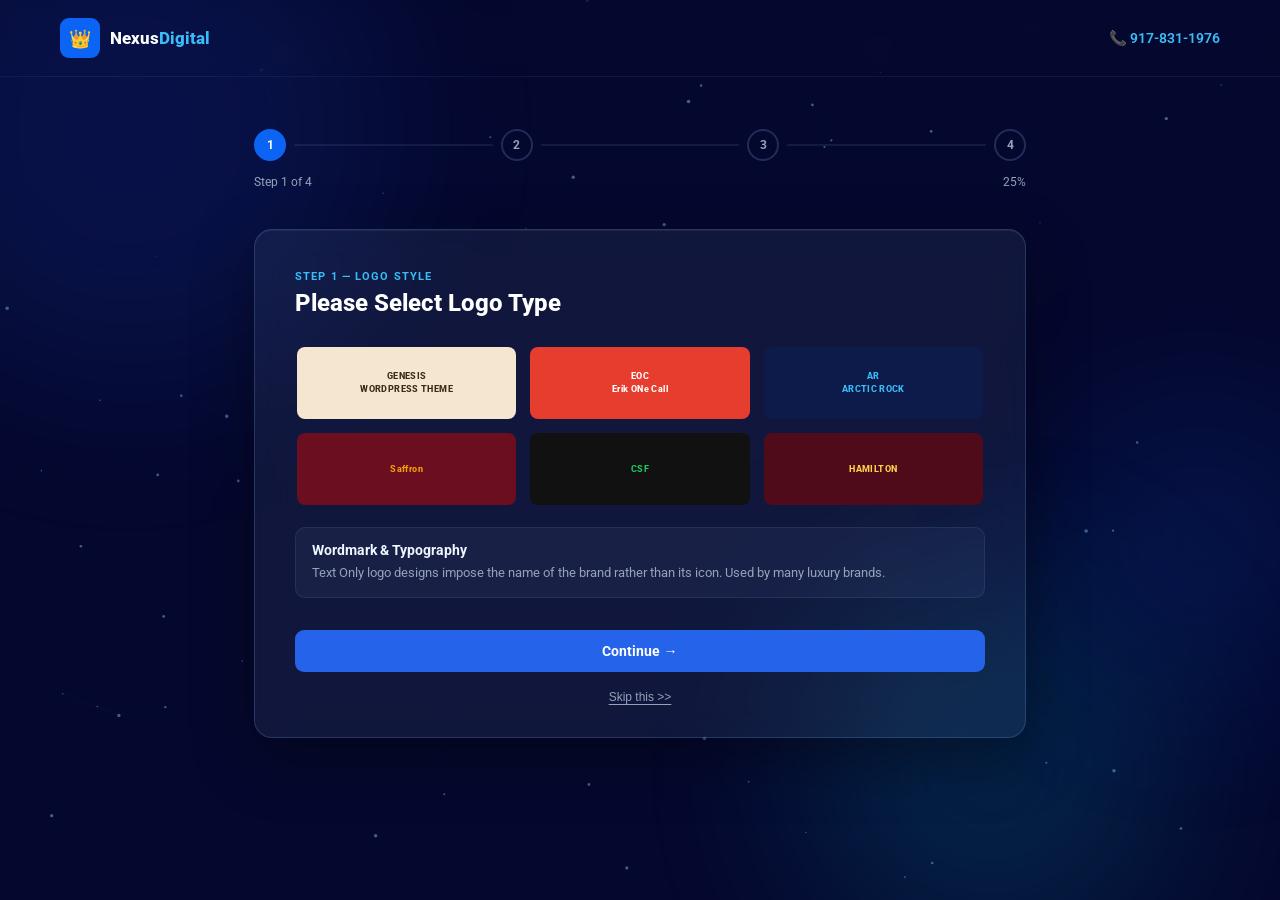
==== logo-steps.html @ 8e6508fc "first upload" ====
<!DOCTYPE html>
<html lang="en">
<head>
<meta charset="UTF-8"/>
<meta name="viewport" content="width=device-width, initial-scale=1.0"/>
<title>Build Your Logo – NexusDigital</title>
<link href="https://fonts.googleapis.com/css2?family=Roboto:wght@300;400;500;600;700;800&display=swap" rel="stylesheet"/>
<style>
  :root {
    --navy:       #05082e;
    --navy2:      #080c3a;
    --accent:     #2563eb;
    --accent2:    #38bdf8;
    --cyan:       #06b6d4;
    --orange:     hsl(217 91% 50%);
    --orange-dk:  hsl(217 91% 45%);
    --text:       #f0f6ff;
    --muted:      #94a3b8;
    --card-bg:    rgba(186,219,255,0.07);
    --card-border:rgba(147,197,253,0.18);
  }

  *, *::before, *::after { box-sizing: border-box; margin: 0; padding: 0; }

  body {
    font-family: 'Roboto', sans-serif;
    background: var(--navy);
    color: var(--text);
    min-height: 100vh;
    overflow-x: hidden;
  }

  /* ── CANVAS ── */
  #particles { position: fixed; inset: 0; z-index: 0; pointer-events: none; }

  /* ── GLOWS ── */
  .glow { position: fixed; border-radius: 50%; filter: blur(90px); pointer-events: none; z-index: 0; opacity: .15; }
  .g1 { width: 500px; height: 500px; background: #1d4ed8; top: -120px; left: -120px; }
  .g2 { width: 380px; height: 380px; background: #06b6d4; bottom: -60px; right: 100px; }
  .g3 { width: 280px; height: 280px; background: hsl(217 91% 50%); top: 45%; right: -60px; }

  /* ── HEADER ── */
  header {
    position: relative; z-index: 20;
    display: flex; align-items: center; justify-content: space-between;
    padding: 18px 60px;
    border-bottom: 1px solid rgba(147,197,253,0.08);
    backdrop-filter: blur(8px);
  }
  .logo-link { display: flex; align-items: center; gap: 10px; text-decoration: none; }
  .logo-icon { width: 40px; height: 40px; background: var(--orange); border-radius: 9px; display: flex; align-items: center; justify-content: center; font-size: 18px; }
  .logo-text { font-family: 'Roboto', sans-serif; font-weight: 800; font-size: 1.05rem; color: #fff; }
  .logo-text span { color: var(--accent2); }
  .hdr-phone { display: flex; align-items: center; gap: 7px; color: var(--accent2); font-size: .9rem; font-weight: 600; text-decoration: none; }

  /* ── PAGE WRAPPER ── */
  .page {
    position: relative; z-index: 5;
    max-width: 820px;
    margin: 0 auto;
    padding: 52px 24px 80px;
  }

  /* ── PROGRESS ── */
  .progress-block { margin-bottom: 40px; }
  .step-indicators {
    display: flex; gap: 8px; align-items: center; margin-bottom: 14px;
  }
  .step-dot {
    width: 32px; height: 32px; border-radius: 50%;
    border: 2px solid rgba(147,197,253,0.2);
    display: flex; align-items: center; justify-content: center;
    font-size: .72rem; font-weight: 700; color: var(--muted);
    transition: all .3s;
  }
  .step-dot.done  { background: var(--accent); border-color: var(--accent); color: #fff; }
  .step-dot.active{ background: var(--orange); border-color: var(--orange); color: #fff; }
  .step-line { flex: 1; height: 2px; background: rgba(147,197,253,0.1); border-radius: 99px; overflow: hidden; }
  .step-line-fill { height: 100%; background: linear-gradient(90deg,var(--accent),var(--cyan)); border-radius: 99px; transition: width .4s; }

  .progress-meta { display: flex; justify-content: space-between; font-size: .75rem; color: var(--muted); }

  /* ── STEP CARD ── */
  .step-card {
    background: var(--card-bg);
    border: 1px solid var(--card-border);
    border-radius: 18px;
    padding: 40px 40px 32px;
    backdrop-filter: blur(16px);
    box-shadow: 0 20px 60px rgba(0,0,0,.35), inset 0 1px 0 rgba(255,255,255,.06);
  }

  .step { display: none; animation: fadeUp .3s ease; }
  .step.active { display: block; }
  @keyframes fadeUp {
    from { opacity:0; transform: translateY(10px); }
    to   { opacity:1; transform: translateY(0); }
  }

  .step-eyebrow {
    font-size: .7rem; font-weight: 700; letter-spacing: .1em;
    text-transform: uppercase; color: var(--accent2); margin-bottom: 6px;
  }
  .step-heading {
    font-family: 'Roboto', sans-serif; font-size: 1.5rem; font-weight: 800;
    color: #fff; margin-bottom: 28px;
  }

  /* ────────────── STEP 1 – LOGO TYPE ────────────── */
  .logo-grid {
    display: grid; grid-template-columns: repeat(3, 1fr); gap: 10px;
    margin-bottom: 20px;
  }
  .logo-card {
    border-radius: 10px; overflow: hidden; cursor: pointer;
    border: 2px solid transparent;
    transition: border-color .2s, transform .15s;
  }
  .logo-card:hover { transform: scale(1.03); }
  .logo-card.selected { border-color: var(--accent2); }
  .logo-swatch {
    height: 72px; display: flex; align-items: center; justify-content: center;
    font-size: .58rem; font-weight: 800; text-align: center;
    padding: 6px; letter-spacing: .04em; line-height: 1.35;
  }
  .ls-1 { background:#f5e6d0; color:#3d2b1a; }
  .ls-2 { background:#e63d2f; color:#fff; }
  .ls-3 { background:#0d1b4b; color:#38bdf8; }
  .ls-4 { background:#6b0e20; color:#f59e0b; }
  .ls-5 { background:#111;    color:#22c55e; }
  .ls-6 { background:#500b1a; color:#fcd34d; }

  .type-description {
    background: rgba(147,197,253,0.05);
    border: 1px solid rgba(147,197,253,0.1);
    border-radius: 10px; padding: 14px 16px;
  }
  .type-description h4 { font-family:'Roboto',sans-serif; font-size:.9rem; font-weight:700; margin-bottom:4px; }
  .type-description p  { font-size:.8rem; color:var(--muted); line-height:1.55; }

  /* ────────────── STEP 2 – INDUSTRY ────────────── */
  .industry-grid {
    display: grid; grid-template-columns: repeat(6, 1fr); gap: 8px;
  }
  .ind-item {
    display: flex; flex-direction: column; align-items: center; gap: 7px;
    padding: 12px 6px; border-radius: 11px;
    border: 1.5px solid rgba(147,197,253,0.1);
    background: rgba(15,23,80,0.4); cursor: pointer;
    transition: border-color .2s, background .2s;
  }
  .ind-item:hover, .ind-item.selected {
    border-color: var(--orange); background: rgba(249,115,22,0.09);
  }
  .ind-icon {
    width: 38px; height: 38px; border-radius: 50%;
    border: 1.5px solid var(--orange);
    display: flex; align-items: center; justify-content: center;
    font-size: 1rem;
  }
  .ind-item span { font-size: .58rem; font-weight: 500; text-align: center; color: var(--text); line-height: 1.3; }

  /* ────────────── STEP 3 – SERVICES ────────────── */
  .services-grid {
    display: grid; grid-template-columns: repeat(4, 1fr); gap: 10px;
  }
  .svc-card {
    border-radius: 11px; overflow: hidden; cursor: pointer;
    border: 2px solid transparent;
    transition: border-color .2s, transform .15s;
    background: rgba(15,23,80,0.5);
  }
  .svc-card:hover { transform: translateY(-2px); }
  .svc-card.selected { border-color: var(--accent2); }
  .svc-thumb {
    height: 70px; display: flex; align-items: center;
    justify-content: center; font-size: 1.7rem;
  }
  .svc-info { padding: 9px 10px 11px; }
  .svc-info h4 { font-size: .78rem; font-weight: 700; color: #fff; }
  .svc-info p  { font-size: .65rem; color: var(--muted); margin-top: 2px; }
  .t-logo    { background: linear-gradient(135deg,#1e293b,#334155); }
  .t-brand   { background: linear-gradient(135deg,#1e3a5f,#2d5a8e); }
  .t-web     { background: linear-gradient(135deg,#fbbf24,#f59e0b); }
  .t-biz     { background: linear-gradient(135deg,#06b6d4,#0891b2); }
  .t-app     { background: linear-gradient(135deg,#6366f1,#4f46e5); }
  .t-mkt     { background: linear-gradient(135deg, hsl(217 91% 50%), hsl(217 91% 45%)); }
  .t-lanim   { background: linear-gradient(135deg,#10b981,#059669); }
  .t-vanim   { background: linear-gradient(135deg,#8b5cf6,#7c3aed); }

  /* ────────────── STEP 4 – BUSINESS INFO ────────────── */
  .field { margin-bottom: 16px; }
  .field label { display: block; font-size: .72rem; font-weight: 600; color: var(--muted); margin-bottom: 6px; }
  .field input, .field textarea {
    width: 100%; background: rgba(15,23,80,0.5);
    border: 1.5px solid rgba(147,197,253,0.15);
    border-radius: 9px; padding: 13px 15px;
    color: var(--text); font-family: 'Roboto', sans-serif; font-size: .88rem;
    outline: none; transition: border-color .2s;
  }
  .field input:focus, .field textarea:focus { border-color: var(--accent2); }
  .field input::placeholder, .field textarea::placeholder { color: var(--muted); }
  .field textarea { resize: vertical; min-height: 90px; }
  .field input.error { border-color: #ef4444; animation: shake 0.35s ease; }
.field .error-msg { font-size: .7rem; color: #ef4444; margin-top: 5px; display: none; }
.field .error-msg.show { display: block; }
@keyframes shake {
  0%,100% { transform: translateX(0); }
  20%      { transform: translateX(-6px); }
  40%      { transform: translateX(6px); }
  60%      { transform: translateX(-4px); }
  80%      { transform: translateX(4px); }
}

  /* ── NAV ── */
  .nav-row {
    display: flex; align-items: center; justify-content: space-between;
    margin-top: 32px; gap: 12px;
  }
  .btn-back {
    background: rgba(147,197,253,0.07); border: 1px solid rgba(147,197,253,0.15);
    color: var(--muted); padding: 11px 22px; border-radius: 9px;
    font-family: 'Roboto', sans-serif; font-size: .84rem; font-weight: 600;
    cursor: pointer; transition: border-color .2s, color .2s;
  }
  .btn-back:hover { border-color: var(--accent2); color: var(--text); }
  .btn-next {
    flex: 1; background: var(--accent); color: #fff;
    border: none; padding: 13px 28px; border-radius: 9px;
    font-family: 'Roboto', sans-serif; font-size: .88rem; font-weight: 700;
    cursor: pointer; transition: background .2s, transform .15s;
    display: flex; align-items: center; justify-content: center; gap: 6px;
  }
  .btn-next:hover { background: #1d4ed8; transform: translateY(-1px); }
  .btn-submit {
    flex: 1; background: linear-gradient(135deg, var(--orange), var(--orange-dk));
    color: #fff; border: none; padding: 13px 28px; border-radius: 9px;
    font-family: 'Roboto', sans-serif; font-size: .88rem; font-weight: 700;
    cursor: pointer; transition: opacity .2s, transform .15s;
    display: flex; align-items: center; justify-content: center; gap: 6px;
  }
  .btn-submit:hover { opacity: .9; transform: translateY(-1px); }

  .skip-row { text-align: center; margin-top: 14px; }
  .skip-btn {
    background: none; border: none; cursor: pointer;
    font-size: .75rem; color: var(--muted); text-decoration: underline;
    text-underline-offset: 3px; transition: color .2s;
  }
  .skip-btn:hover { color: var(--text); }

  /* ── SUCCESS ── */
  .success-wrap {
    text-align: center; padding: 40px 20px;
    display: none; animation: fadeUp .4s ease;
  }
  .success-wrap.active { display: block; }
  .success-icon {
    width: 72px; height: 72px; border-radius: 50%;
    background: rgba(37,99,235,0.15); border: 2px solid var(--accent2);
    display: flex; align-items: center; justify-content: center;
    font-size: 2.2rem; margin: 0 auto 20px;
  }
  .success-wrap h2 { font-family:'Roboto',sans-serif; font-size:1.6rem; font-weight:800; color:#fff; margin-bottom:10px; }
  .success-wrap p  { font-size:.9rem; color:var(--muted); line-height:1.7; max-width:420px; margin: 0 auto 28px; }

  @media(max-width:700px){
    header { padding: 16px 20px; }
    .page  { padding: 32px 16px 60px; }
    .step-card { padding: 28px 20px 24px; }
    .logo-grid { grid-template-columns: repeat(2,1fr); }
    .industry-grid { grid-template-columns: repeat(3,1fr); }
    .services-grid { grid-template-columns: repeat(2,1fr); }
    .step-heading { font-size: 1.2rem; }
  }
  @media(max-width:420px){
    .industry-grid { grid-template-columns: repeat(2,1fr); }
    .services-grid { grid-template-columns: 1fr 1fr; }
  }
</style>
</head>
<body>

<canvas id="particles"></canvas>
<div class="glow g1"></div>
<div class="glow g2"></div>
<div class="glow g3"></div>

<!-- HEADER -->
<header>
  <a href="index.html" class="logo-link">
    <div class="logo-icon">👑</div>
    <div class="logo-text">Nexus<span>Digital</span></div>
  </a>
  <a href="tel:9178311976" class="hdr-phone">📞 917-831-1976</a>
</header>

<!-- PAGE -->
<div class="page">

  <!-- Progress indicators -->
  <div class="progress-block" id="progressBlock">
    <div class="step-indicators">
      <div class="step-dot active" id="dot1">1</div>
      <div class="step-line"><div class="step-line-fill" id="line1" style="width:0%"></div></div>
      <div class="step-dot" id="dot2">2</div>
      <div class="step-line"><div class="step-line-fill" id="line2" style="width:0%"></div></div>
      <div class="step-dot" id="dot3">3</div>
      <div class="step-line"><div class="step-line-fill" id="line3" style="width:0%"></div></div>
      <div class="step-dot" id="dot4">4</div>
    </div>
    <div class="progress-meta">
      <span id="stepMeta">Step 1 of 4</span>
      <span id="stepPct">25%</span>
    </div>
  </div>

  <!-- STEP CARD -->
  <div class="step-card" id="stepCard">

    <!-- ── STEP 1: Logo Type ── -->
    <div class="step active" id="step1">
      <div class="step-eyebrow">Step 1 — Logo Style</div>
      <h2 class="step-heading">Please Select Logo Type</h2>
      <div class="logo-grid">
        <div class="logo-card" onclick="selectOne(this,'.logo-card')">
          <div class="logo-swatch ls-1">GENESIS<br>WORDPRESS THEME</div>
        </div>
        <div class="logo-card" onclick="selectOne(this,'.logo-card')">
          <div class="logo-swatch ls-2">EOC<br>Erik ONe Call</div>
        </div>
        <div class="logo-card" onclick="selectOne(this,'.logo-card')">
          <div class="logo-swatch ls-3">AR<br>ARCTIC ROCK</div>
        </div>
        <div class="logo-card" onclick="selectOne(this,'.logo-card')">
          <div class="logo-swatch ls-4">Saffron</div>
        </div>
        <div class="logo-card" onclick="selectOne(this,'.logo-card')">
          <div class="logo-swatch ls-5">CSF</div>
        </div>
        <div class="logo-card" onclick="selectOne(this,'.logo-card')">
          <div class="logo-swatch ls-6">HAMILTON</div>
        </div>
      </div>
      <div class="type-description">
        <h4>Wordmark &amp; Typography</h4>
        <p>Text Only logo designs impose the name of the brand rather than its icon. Used by many luxury brands.</p>
      </div>
      <div class="nav-row">
        <button class="btn-next" onclick="goStep(2)">Continue →</button>
      </div>
      <div class="skip-row"><button class="skip-btn" onclick="goStep(2)">Skip this &gt;&gt;</button></div>
    </div>

    <!-- ── STEP 2: Industry ── -->
    <div class="step" id="step2">
      <div class="step-eyebrow">Step 2 — Your Industry</div>
      <h2 class="step-heading">Please Select Your Industry</h2>
      <div class="industry-grid">
        <div class="ind-item" onclick="selectOne(this,'.ind-item')"><div class="ind-icon">🌾</div><span>Agriculture &amp; Outdoor</span></div>
        <div class="ind-item" onclick="selectOne(this,'.ind-item')"><div class="ind-icon">📷</div><span>Art &amp; Photography</span></div>
        <div class="ind-item" onclick="selectOne(this,'.ind-item')"><div class="ind-icon">💆</div><span>Beauty &amp; Spa</span></div>
        <div class="ind-item" onclick="selectOne(this,'.ind-item')"><div class="ind-icon">🏗️</div><span>Building &amp; Construction</span></div>
        <div class="ind-item" onclick="selectOne(this,'.ind-item')"><div class="ind-icon">📈</div><span>Business &amp; Finance</span></div>
        <div class="ind-item" onclick="selectOne(this,'.ind-item')"><div class="ind-icon">🚚</div><span>Delivery &amp; Transport</span></div>
        <div class="ind-item" onclick="selectOne(this,'.ind-item')"><div class="ind-icon">🎓</div><span>Education</span></div>
        <div class="ind-item" onclick="selectOne(this,'.ind-item')"><div class="ind-icon">⚡</div><span>Electronics &amp; Energy</span></div>
        <div class="ind-item" onclick="selectOne(this,'.ind-item')"><div class="ind-icon">👗</div><span>Fashion</span></div>
        <div class="ind-item" onclick="selectOne(this,'.ind-item')"><div class="ind-icon">🍔</div><span>Food &amp; Drinks</span></div>
        <div class="ind-item" onclick="selectOne(this,'.ind-item')"><div class="ind-icon">🎮</div><span>Games &amp; Betting</span></div>
        <div class="ind-item" onclick="selectOne(this,'.ind-item')"><div class="ind-icon">❤️</div><span>Health &amp; Medical</span></div>
        <div class="ind-item" onclick="selectOne(this,'.ind-item')"><div class="ind-icon">🏠</div><span>Home Services</span></div>
        <div class="ind-item" onclick="selectOne(this,'.ind-item')"><div class="ind-icon">⚖️</div><span>Law</span></div>
        <div class="ind-item" onclick="selectOne(this,'.ind-item')"><div class="ind-icon">🕌</div><span>Religious</span></div>
        <div class="ind-item" onclick="selectOne(this,'.ind-item')"><div class="ind-icon">🎵</div><span>Music &amp; Media</span></div>
        <div class="ind-item" onclick="selectOne(this,'.ind-item')"><div class="ind-icon">🏘️</div><span>Real Estate</span></div>
        <div class="ind-item" onclick="selectOne(this,'.ind-item')"><div class="ind-icon">🔬</div><span>Science</span></div>
        <div class="ind-item" onclick="selectOne(this,'.ind-item')"><div class="ind-icon">🔒</div><span>Security</span></div>
        <div class="ind-item" onclick="selectOne(this,'.ind-item')"><div class="ind-icon">💪</div><span>Sports &amp; Fitness</span></div>
        <div class="ind-item" onclick="selectOne(this,'.ind-item')"><div class="ind-icon">💻</div><span>Tech</span></div>
        <div class="ind-item" onclick="selectOne(this,'.ind-item')"><div class="ind-icon">✈️</div><span>Travel &amp; Tourism</span></div>
        <div class="ind-item" onclick="selectOne(this,'.ind-item')"><div class="ind-icon">🐾</div><span>Pet &amp; Animal</span></div>
        <div class="ind-item" onclick="selectOne(this,'.ind-item')"><div class="ind-icon">🌐</div><span>Others</span></div>
      </div>
      <div class="nav-row">
        <button class="btn-back" onclick="goStep(1)">← Back</button>
        <button class="btn-next" onclick="goStep(3)">Continue →</button>
      </div>
      <div class="skip-row"><button class="skip-btn" onclick="goStep(3)">Skip this &gt;&gt;</button></div>
    </div>

    <!-- ── STEP 3: Design Services ── -->
    <div class="step" id="step3">
      <div class="step-eyebrow">Step 3 — Services</div>
      <h2 class="step-heading">Please Select Design Services</h2>
      <div class="services-grid">
        <div class="svc-card" onclick="toggleSelect(this)">
          <div class="svc-thumb t-logo">🏷️</div>
          <div class="svc-info"><h4>Logo</h4><p>From Rs.6,679</p></div>
        </div>
        <div class="svc-card" onclick="toggleSelect(this)">
          <div class="svc-thumb t-brand">🎨</div>
          <div class="svc-info"><h4>Branding</h4><p>From Rs.6,679</p></div>
        </div>
        <div class="svc-card" onclick="toggleSelect(this)">
          <div class="svc-thumb t-web">🌐</div>
          <div class="svc-info"><h4>Website</h4><p>From Rs.88,459</p></div>
        </div>
        <div class="svc-card" onclick="toggleSelect(this)">
          <div class="svc-thumb t-biz">💼</div>
          <div class="svc-info"><h4>Business Cards</h4><p>From Rs.2,619</p></div>
        </div>
        <div class="svc-card" onclick="toggleSelect(this)">
          <div class="svc-thumb t-app">📱</div>
          <div class="svc-info"><h4>Mobile App</h4><p>From Rs.166,159</p></div>
        </div>
        <div class="svc-card" onclick="toggleSelect(this)">
          <div class="svc-thumb t-mkt">📣</div>
          <div class="svc-info"><h4>Digital Marketing</h4><p>From Rs.3,285</p></div>
        </div>
        <div class="svc-card" onclick="toggleSelect(this)">
          <div class="svc-thumb t-lanim">✨</div>
          <div class="svc-info"><h4>Logo Animation</h4><p>From Rs.40,759</p></div>
        </div>
        <div class="svc-card" onclick="toggleSelect(this)">
          <div class="svc-thumb t-vanim">🎬</div>
          <div class="svc-info"><h4>Video Animation</h4><p>From Rs.54,389</p></div>
        </div>
      </div>
      <div class="nav-row">
        <button class="btn-back" onclick="goStep(2)">← Back</button>
        <button class="btn-next" onclick="goStep(4)">Continue →</button>
      </div>
      <div class="skip-row"><button class="skip-btn" onclick="goStep(4)">Skip this &gt;&gt;</button></div>
    </div>

    <!-- ── STEP 4: Business Info ── -->
    <div class="step" id="step4">
      <div class="step-eyebrow">Step 4 — About You</div>
      <h2 class="step-heading">Please Tell Us About Your Business</h2>
      <div class="field">
        <label>Company Name</label>
        <input type="text" id="bizName" placeholder="Company Name"/>
      </div>
      <div class="field">
        <label>Products / Services</label>
        <textarea id="bizDesc" placeholder="Tell Us About Your Products/Services"></textarea>
      </div>
      <div class="field">
        <label>Email Address</label>
        <input type="email" id="bizEmail" placeholder="Email Address"/>
      </div>
      <div class="field">
  <label>Phone Number <span style="color:#ef4444">*</span></label>
  <input type="tel" id="bizPhone" placeholder="Phone Number"/>
  <span class="error-msg" id="phoneError">⚠ Please enter a valid phone number</span>
</div>
      <div class="nav-row">
        <button class="btn-back" onclick="goStep(3)">← Back</button>
        <button class="btn-submit" onclick="submitForm()">Get 50% Discount →</button>
      </div>
      <div class="skip-row"><button class="skip-btn" onclick="submitForm()">Skip this &gt;&gt;</button></div>
    </div>

  </div><!-- /step-card -->

  <!-- SUCCESS -->
  <div class="success-wrap" id="successWrap">
    <div class="success-icon">✅</div>
    <h2>You're All Set!</h2>
    <p>Our team will reach out within 24 hours with your <strong>custom logo proposal</strong> and your <strong>50% discount</strong> applied automatically.</p>
    <button class="btn-next" style="max-width:260px;margin:0 auto;" onclick="window.location.href='index.html'">
      ← Back to Home
    </button>
  </div>

</div><!-- /page -->

<script>
/* ── PARTICLES ── */
(function(){
  const c = document.getElementById('particles');
  const ctx = c.getContext('2d');
  let W, H, pts=[], mouse={x:-999,y:-999};
  function resize(){ W=c.width=innerWidth; H=c.height=innerHeight; }
  resize(); addEventListener('resize',resize);
  for(let i=0;i<70;i++) pts.push({x:Math.random()*innerWidth,y:Math.random()*innerHeight,vx:(Math.random()-.5)*.35,vy:(Math.random()-.5)*.35,r:Math.random()*1.4+.4});
  document.addEventListener('mousemove',e=>{mouse.x=e.clientX;mouse.y=e.clientY;});
  function draw(){
    ctx.clearRect(0,0,W,H);
    pts.forEach(p=>{
      p.x+=p.vx; p.y+=p.vy;
      if(p.x<0||p.x>W)p.vx*=-1; if(p.y<0||p.y>H)p.vy*=-1;
      ctx.beginPath(); ctx.arc(p.x,p.y,p.r,0,Math.PI*2);
      ctx.fillStyle='rgba(147,197,253,0.45)'; ctx.fill();
    });
    for(let i=0;i<pts.length;i++){
      for(let j=i+1;j<pts.length;j++){
        const dx=pts[i].x-pts[j].x, dy=pts[i].y-pts[j].y, d=Math.hypot(dx,dy);
        if(d<110){ ctx.beginPath(); ctx.moveTo(pts[i].x,pts[i].y); ctx.lineTo(pts[j].x,pts[j].y); ctx.strokeStyle=`rgba(37,99,235,${.14*(1-d/110)})`; ctx.lineWidth=.5; ctx.stroke(); }
      }
      const md=Math.hypot(pts[i].x-mouse.x,pts[i].y-mouse.y);
      if(md<150){ ctx.beginPath(); ctx.moveTo(pts[i].x,pts[i].y); ctx.lineTo(mouse.x,mouse.y); ctx.strokeStyle=`rgba(6,182,212,${.18*(1-md/150)})`; ctx.lineWidth=.7; ctx.stroke(); }
    }
    requestAnimationFrame(draw);
  }
  draw();
})();

/* ── STEP LOGIC ── */
let cur = 1;
const total = 4;

// Pre-fill company name from URL param
window.addEventListener('DOMContentLoaded', () => {
  const params = new URLSearchParams(window.location.search);
  const company = params.get('company');
  if (company) {
    const el = document.getElementById('bizName');
    if (el) el.value = decodeURIComponent(company);
  }
});

function goStep(n) {
  document.querySelectorAll('.step').forEach(s => s.classList.remove('active'));
  document.getElementById('step' + n).classList.add('active');
  cur = n;
  updateProgress();
  window.scrollTo({top:0, behavior:'smooth'});
}

function updateProgress() {
  for (let i = 1; i <= total; i++) {
    const dot = document.getElementById('dot' + i);
    dot.classList.remove('done','active');
    if (i < cur)  dot.classList.add('done');
    if (i === cur) dot.classList.add('active');
    if (i < total) {
      document.getElementById('line' + i).style.width = i < cur ? '100%' : '0%';
    }
  }
  const pct = Math.round((cur / total) * 100);
  document.getElementById('stepMeta').textContent = `Step ${cur} of ${total}`;
  document.getElementById('stepPct').textContent   = pct + '%';
}

function selectOne(el, selector) {
  document.querySelectorAll(selector).forEach(c => c.classList.remove('selected'));
  el.classList.add('selected');
}
function toggleSelect(el) { el.classList.toggle('selected'); }

function submitForm() {
  const phone = document.getElementById('bizPhone');
  const phoneError = document.getElementById('phoneError');

  // reset any previous error
  phone.classList.remove('error');
  phoneError.classList.remove('show');

  // check digits only — must have at least 7
  const digits = phone.value.trim().replace(/\D/g, '');
  if (digits.length < 7) {
    phone.classList.add('error');
    phoneError.classList.add('show');
    phone.focus();
    return; // stop here — don't show success
  }

  // phone is valid — show success screen
  document.getElementById('stepCard').style.display     = 'none';
  document.getElementById('progressBlock').style.display = 'none';
  document.getElementById('successWrap').classList.add('active');
}
</script>
</body>
</html>
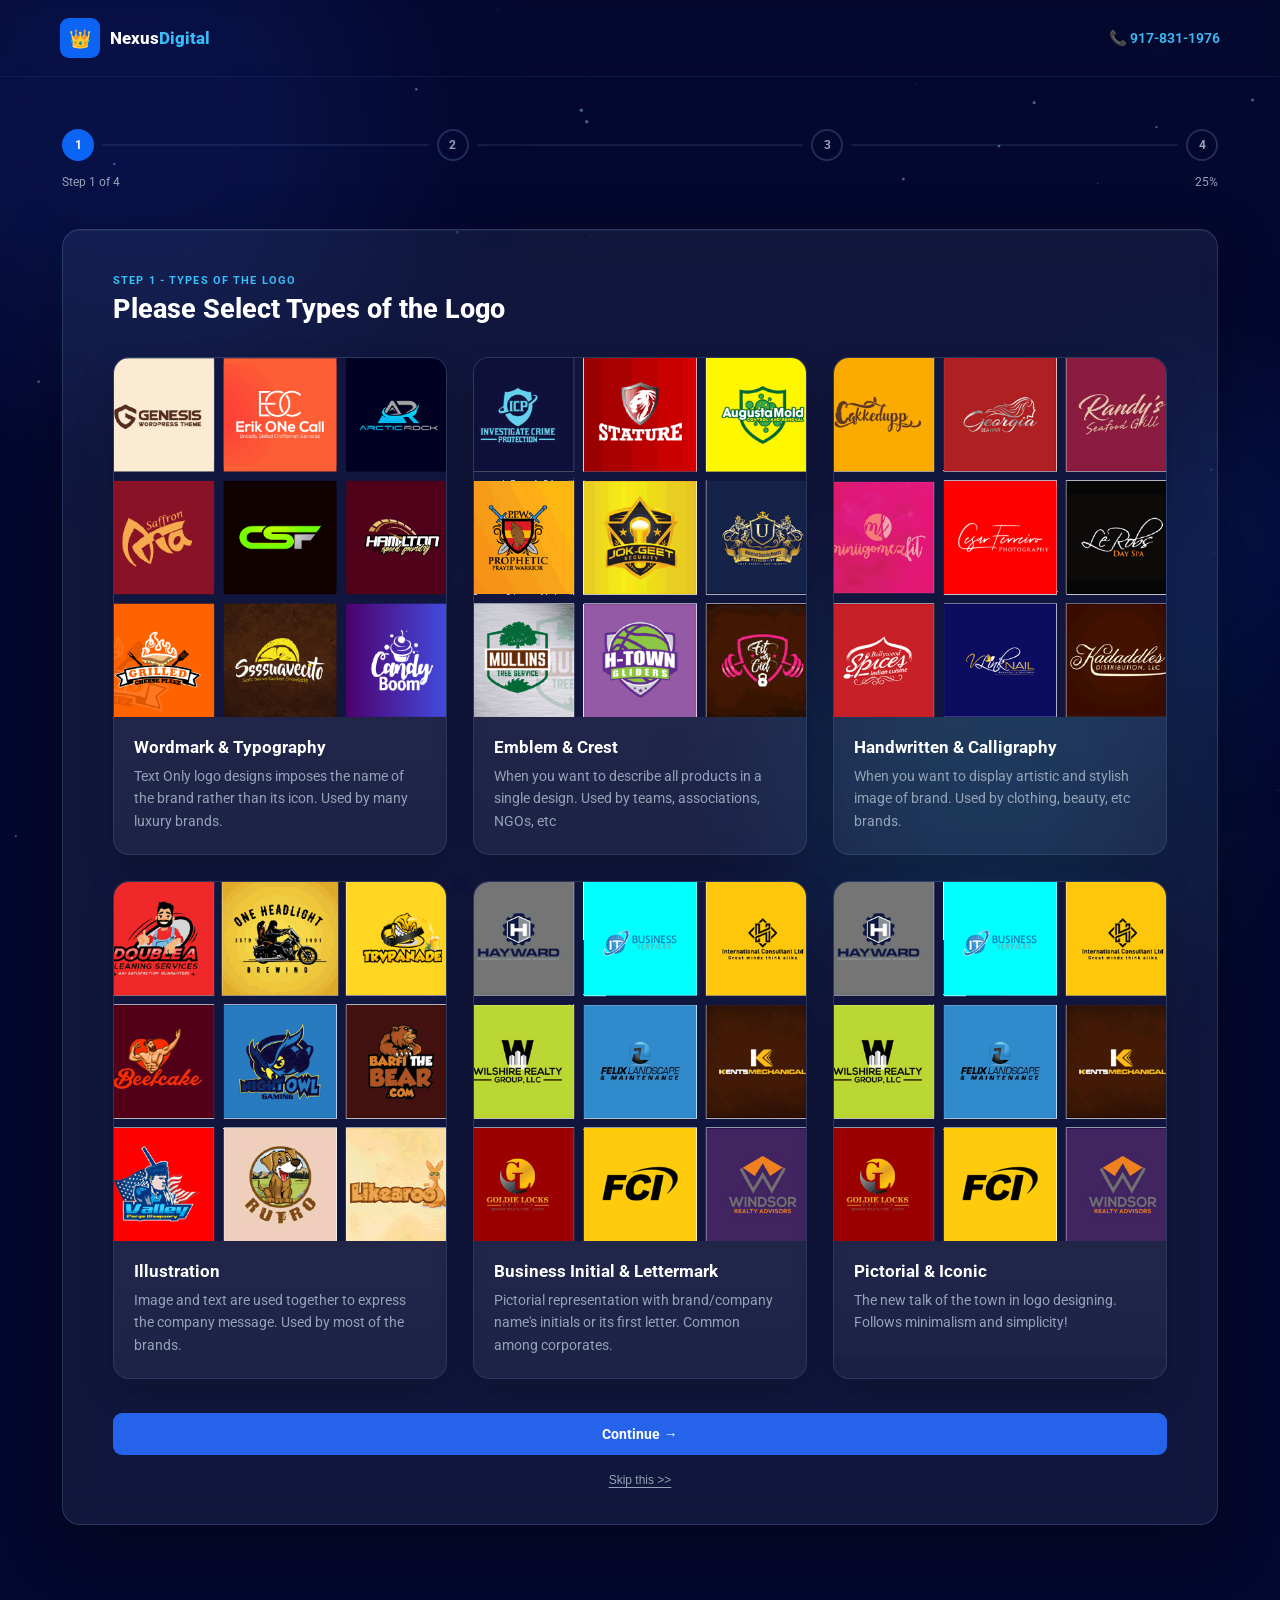
==== commit 2337f899: "2-may-logo engine updated" ====
--- a/logo-steps.html
+++ b/logo-steps.html
@@ -1,4 +1,4 @@
-<!DOCTYPE html>
+﻿<!DOCTYPE html>
 <html lang="en">
 <head>
 <meta charset="UTF-8"/>
@@ -56,9 +56,9 @@
   /* ── PAGE WRAPPER ── */
   .page {
     position: relative; z-index: 5;
-    max-width: 820px;
+    max-width: 1220px;
     margin: 0 auto;
-    padding: 52px 24px 80px;
+    padding: 52px 32px 80px;
   }
 
   /* ── PROGRESS ── */
@@ -85,7 +85,7 @@
     background: var(--card-bg);
     border: 1px solid var(--card-border);
     border-radius: 18px;
-    padding: 40px 40px 32px;
+    padding: 44px 50px 36px;
     backdrop-filter: blur(16px);
     box-shadow: 0 20px 60px rgba(0,0,0,.35), inset 0 1px 0 rgba(255,255,255,.06);
   }
@@ -102,41 +102,57 @@
     text-transform: uppercase; color: var(--accent2); margin-bottom: 6px;
   }
   .step-heading {
-    font-family: 'Roboto', sans-serif; font-size: 1.5rem; font-weight: 800;
-    color: #fff; margin-bottom: 28px;
+    font-family: 'Roboto', sans-serif; font-size: 1.7rem; font-weight: 800;
+    color: #fff; margin-bottom: 32px;
   }
 
   /* ────────────── STEP 1 – LOGO TYPE ────────────── */
   .logo-grid {
-    display: grid; grid-template-columns: repeat(3, 1fr); gap: 10px;
-    margin-bottom: 20px;
+    display: grid;
+    grid-template-columns: repeat(3, minmax(0, 1fr));
+    gap: 26px;
+    margin-bottom: 34px;
   }
   .logo-card {
-    border-radius: 10px; overflow: hidden; cursor: pointer;
-    border: 2px solid transparent;
-    transition: border-color .2s, transform .15s;
-  }
-  .logo-card:hover { transform: scale(1.03); }
-  .logo-card.selected { border-color: var(--accent2); }
-  .logo-swatch {
-    height: 72px; display: flex; align-items: center; justify-content: center;
-    font-size: .58rem; font-weight: 800; text-align: center;
-    padding: 6px; letter-spacing: .04em; line-height: 1.35;
-  }
-  .ls-1 { background:#f5e6d0; color:#3d2b1a; }
-  .ls-2 { background:#e63d2f; color:#fff; }
-  .ls-3 { background:#0d1b4b; color:#38bdf8; }
-  .ls-4 { background:#6b0e20; color:#f59e0b; }
-  .ls-5 { background:#111;    color:#22c55e; }
-  .ls-6 { background:#500b1a; color:#fcd34d; }
-
-  .type-description {
-    background: rgba(147,197,253,0.05);
-    border: 1px solid rgba(147,197,253,0.1);
-    border-radius: 10px; padding: 14px 16px;
-  }
-  .type-description h4 { font-family:'Roboto',sans-serif; font-size:.9rem; font-weight:700; margin-bottom:4px; }
-  .type-description p  { font-size:.8rem; color:var(--muted); line-height:1.55; }
+    background: rgba(255,255,255,0.04);
+    border: 1px solid rgba(147,197,253,0.14);
+    border-radius: 16px;
+    overflow: hidden;
+    cursor: pointer;
+    transition: transform .2s ease, border-color .2s ease, box-shadow .2s ease;
+    box-shadow: 0 16px 36px rgba(0,0,0,.18);
+  }
+  .logo-card:hover {
+    transform: translateY(-4px);
+    border-color: rgba(56,189,248,0.45);
+  }
+  .logo-card.selected {
+    border-color: var(--accent2);
+    box-shadow: 0 18px 44px rgba(37,99,235,.2);
+  }
+  .logo-preview {
+    width: 100%;
+    aspect-ratio: 1 / 1.08;
+    object-fit: cover;
+    display: block;
+    background: #10163d;
+  }
+  .logo-copy {
+    padding: 20px 20px 22px;
+    background: linear-gradient(180deg, rgba(255,255,255,0.03), rgba(255,255,255,0.01));
+  }
+  .logo-copy h4 {
+    font-family: 'Roboto', sans-serif;
+    font-size: 1.08rem;
+    font-weight: 700;
+    color: #fff;
+    margin-bottom: 8px;
+  }
+  .logo-copy p {
+    font-size: .88rem;
+    color: var(--muted);
+    line-height: 1.6;
+  }
 
   /* ────────────── STEP 2 – INDUSTRY ────────────── */
   .industry-grid {
@@ -263,17 +279,20 @@
   }
   .success-wrap h2 { font-family:'Roboto',sans-serif; font-size:1.6rem; font-weight:800; color:#fff; margin-bottom:10px; }
   .success-wrap p  { font-size:.9rem; color:var(--muted); line-height:1.7; max-width:420px; margin: 0 auto 28px; }
+  .success-message { color: var(--text); font-weight: 600; }
+
 
   @media(max-width:700px){
     header { padding: 16px 20px; }
     .page  { padding: 32px 16px 60px; }
     .step-card { padding: 28px 20px 24px; }
-    .logo-grid { grid-template-columns: repeat(2,1fr); }
+    .logo-grid { grid-template-columns: repeat(2,1fr); gap: 18px; }
     .industry-grid { grid-template-columns: repeat(3,1fr); }
     .services-grid { grid-template-columns: repeat(2,1fr); }
     .step-heading { font-size: 1.2rem; }
   }
   @media(max-width:420px){
+    .logo-grid { grid-template-columns: 1fr; }
     .industry-grid { grid-template-columns: repeat(2,1fr); }
     .services-grid { grid-template-columns: 1fr 1fr; }
   }
@@ -320,31 +339,51 @@
 
     <!-- ── STEP 1: Logo Type ── -->
     <div class="step active" id="step1">
-      <div class="step-eyebrow">Step 1 — Logo Style</div>
-      <h2 class="step-heading">Please Select Logo Type</h2>
+      <div class="step-eyebrow">Step 1 - Types of the Logo</div>
+      <h2 class="step-heading">Please Select Types of the Logo</h2>
       <div class="logo-grid">
         <div class="logo-card" onclick="selectOne(this,'.logo-card')">
-          <div class="logo-swatch ls-1">GENESIS<br>WORDPRESS THEME</div>
+          <img class="logo-preview" src="assets/abstract.png" alt="Wordmark and typography logo examples" />
+          <div class="logo-copy">
+            <h4>Wordmark &amp; Typography</h4>
+            <p>Text Only logo designs imposes the name of the brand rather than its icon. Used by many luxury brands.</p>
+          </div>
         </div>
         <div class="logo-card" onclick="selectOne(this,'.logo-card')">
-          <div class="logo-swatch ls-2">EOC<br>Erik ONe Call</div>
+          <img class="logo-preview" src="assets/amblem.png" alt="Emblem and crest logo examples" />
+          <div class="logo-copy">
+            <h4>Emblem &amp; Crest</h4>
+            <p>When you want to describe all products in a single design. Used by teams, associations, NGOs, etc</p>
+          </div>
         </div>
         <div class="logo-card" onclick="selectOne(this,'.logo-card')">
-          <div class="logo-swatch ls-3">AR<br>ARCTIC ROCK</div>
+          <img class="logo-preview" src="assets/calligraphy.png" alt="Handwritten and calligraphy logo examples" />
+          <div class="logo-copy">
+            <h4>Handwritten &amp; Calligraphy</h4>
+            <p>When you want to display artistic and stylish image of brand. Used by clothing, beauty, etc brands.</p>
+          </div>
         </div>
         <div class="logo-card" onclick="selectOne(this,'.logo-card')">
-          <div class="logo-swatch ls-4">Saffron</div>
+          <img class="logo-preview" src="assets/illustrative.png" alt="Illustration logo examples" />
+          <div class="logo-copy">
+            <h4>Illustration</h4>
+            <p>Image and text are used together to express the company message. Used by most of the brands.</p>
+          </div>
         </div>
         <div class="logo-card" onclick="selectOne(this,'.logo-card')">
-          <div class="logo-swatch ls-5">CSF</div>
+          <img class="logo-preview" src="assets/initials-&-lettermark.png" alt="Business initial and lettermark logo examples" />
+          <div class="logo-copy">
+            <h4>Business Initial &amp; Lettermark</h4>
+            <p>Pictorial representation with brand/company name's initials or its first letter. Common among corporates.</p>
+          </div>
         </div>
         <div class="logo-card" onclick="selectOne(this,'.logo-card')">
-          <div class="logo-swatch ls-6">HAMILTON</div>
-        </div>
-      </div>
-      <div class="type-description">
-        <h4>Wordmark &amp; Typography</h4>
-        <p>Text Only logo designs impose the name of the brand rather than its icon. Used by many luxury brands.</p>
+          <img class="logo-preview" src="assets/initials-&-lettermark.png" alt="Pictorial and iconic logo examples" />
+          <div class="logo-copy">
+            <h4>Pictorial &amp; Iconic</h4>
+            <p>The new talk of the town in logo designing. Follows minimalism and simplicity!</p>
+          </div>
+        </div>
       </div>
       <div class="nav-row">
         <button class="btn-next" onclick="goStep(2)">Continue →</button>
@@ -451,9 +490,9 @@
         <input type="email" id="bizEmail" placeholder="Email Address"/>
       </div>
       <div class="field">
-  <label>Phone Number <span style="color:#ef4444">*</span></label>
-  <input type="tel" id="bizPhone" placeholder="Phone Number"/>
-  <span class="error-msg" id="phoneError">⚠ Please enter a valid phone number</span>
+  <label>Mobile No <span style="color:#ef4444">*</span></label>
+  <input type="tel" id="bizPhone" placeholder="Mobile No"/>
+  <span class="error-msg" id="phoneError">⚠ Please enter a valid mobile number</span>
 </div>
       <div class="nav-row">
         <button class="btn-back" onclick="goStep(3)">← Back</button>
@@ -466,11 +505,11 @@
 
   <!-- SUCCESS -->
   <div class="success-wrap" id="successWrap">
-    <div class="success-icon">✅</div>
+    <div class="success-icon">OK</div>
     <h2>You're All Set!</h2>
-    <p>Our team will reach out within 24 hours with your <strong>custom logo proposal</strong> and your <strong>50% discount</strong> applied automatically.</p>
+    <p class="success-message">Connecting you to the live agent now!</p>
     <button class="btn-next" style="max-width:260px;margin:0 auto;" onclick="window.location.href='index.html'">
-      ← Back to Home
+      Back to Home
     </button>
   </div>
 
@@ -549,7 +588,6 @@
   el.classList.add('selected');
 }
 function toggleSelect(el) { el.classList.toggle('selected'); }
-
 function submitForm() {
   const phone = document.getElementById('bizPhone');
   const phoneError = document.getElementById('phoneError');
@@ -575,3 +613,6 @@
 </script>
 </body>
 </html>
+
+
+
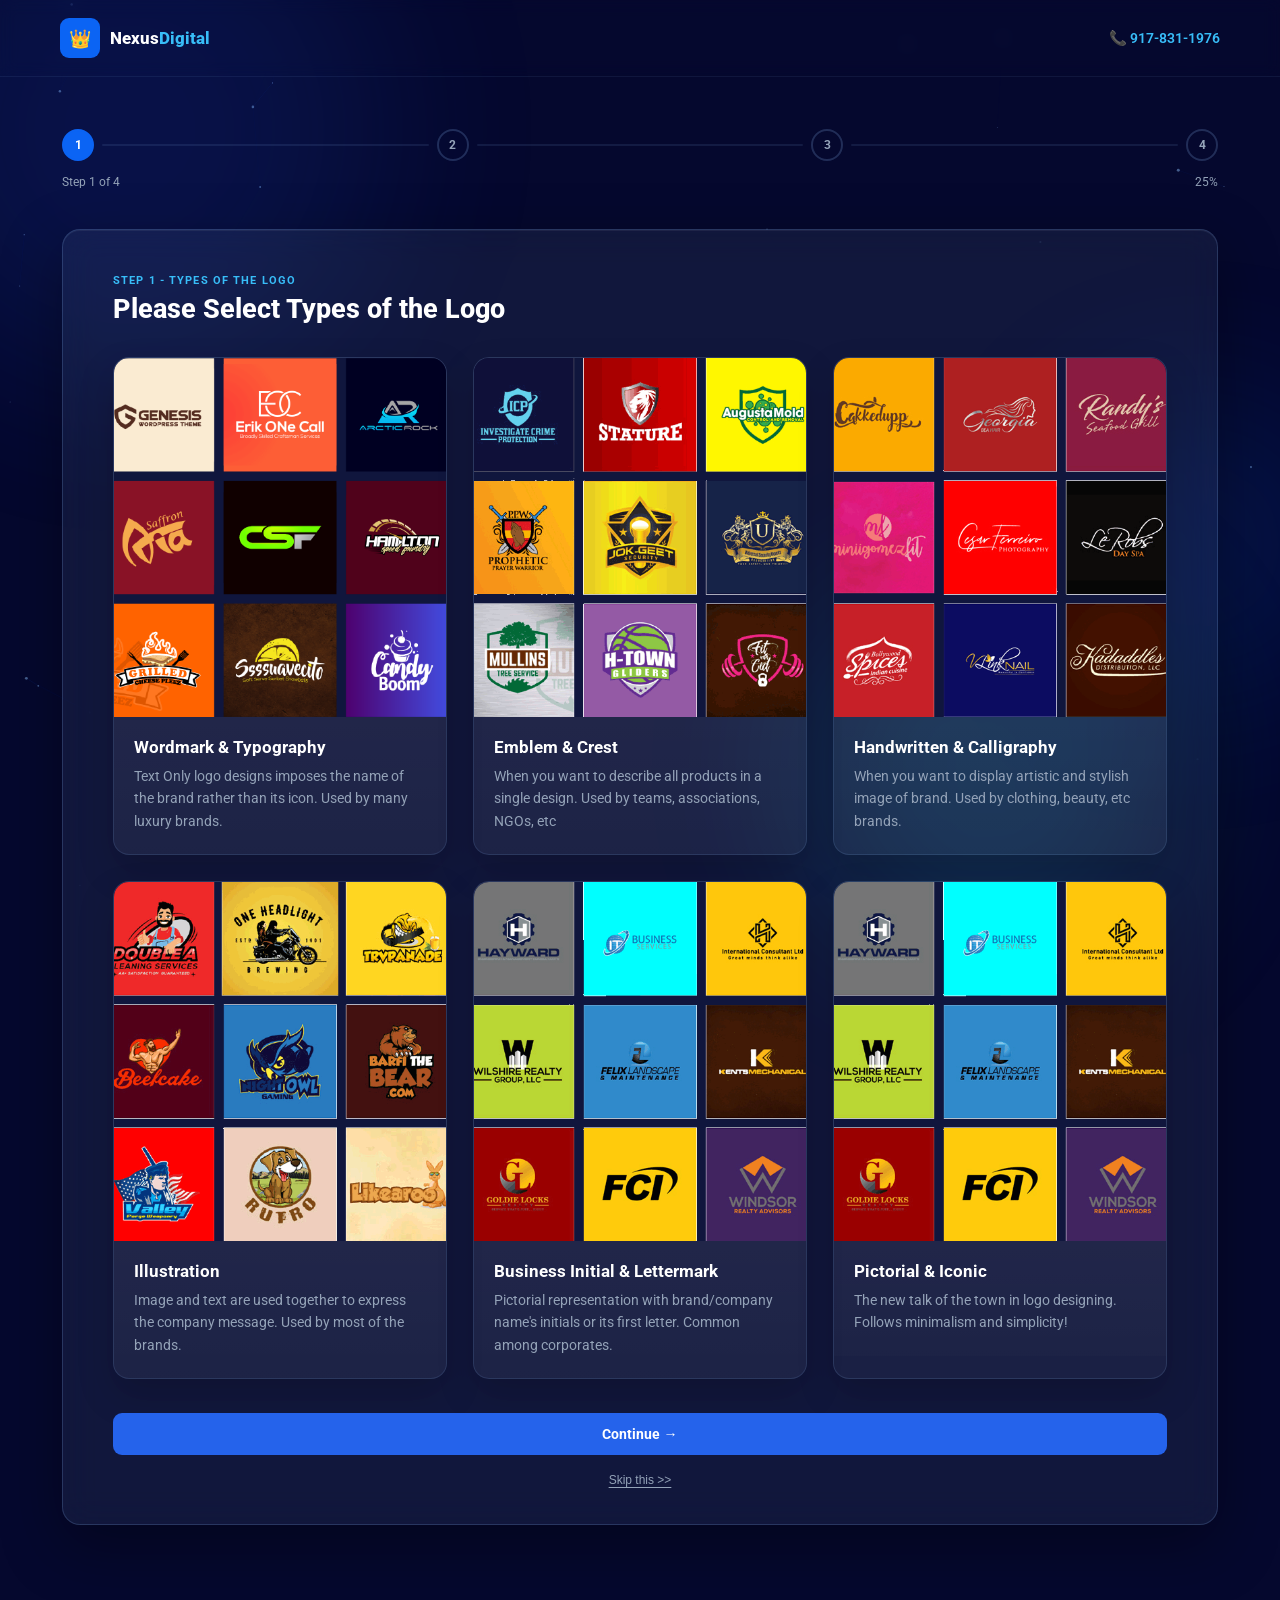
==== commit 6147debf: "lighbox and content update" ====
--- a/logo-steps.html
+++ b/logo-steps.html
@@ -588,6 +588,46 @@
   el.classList.add('selected');
 }
 function toggleSelect(el) { el.classList.toggle('selected'); }
+
+function getBusinessFields() {
+  return [
+    document.getElementById('bizName'),
+    document.getElementById('bizDesc'),
+    document.getElementById('bizEmail'),
+    document.getElementById('bizPhone'),
+  ].filter(Boolean);
+}
+
+function focusNextBusinessField(currentField) {
+  const fields = getBusinessFields();
+  const currentIndex = fields.indexOf(currentField);
+  const nextEmpty = fields.find(field => !field.value.trim());
+
+  if (nextEmpty && nextEmpty !== currentField) {
+    nextEmpty.focus();
+    return;
+  }
+
+  if (currentIndex >= 0 && currentIndex < fields.length - 1) {
+    fields[currentIndex + 1].focus();
+    return;
+  }
+
+  if (fields.every(field => field.value.trim())) {
+    submitForm();
+  }
+}
+
+window.addEventListener('DOMContentLoaded', () => {
+  getBusinessFields().forEach(field => {
+    field.addEventListener('keydown', event => {
+      if (event.key !== 'Enter') return;
+      event.preventDefault();
+      focusNextBusinessField(field);
+    });
+  });
+});
+
 function submitForm() {
   const phone = document.getElementById('bizPhone');
   const phoneError = document.getElementById('phoneError');
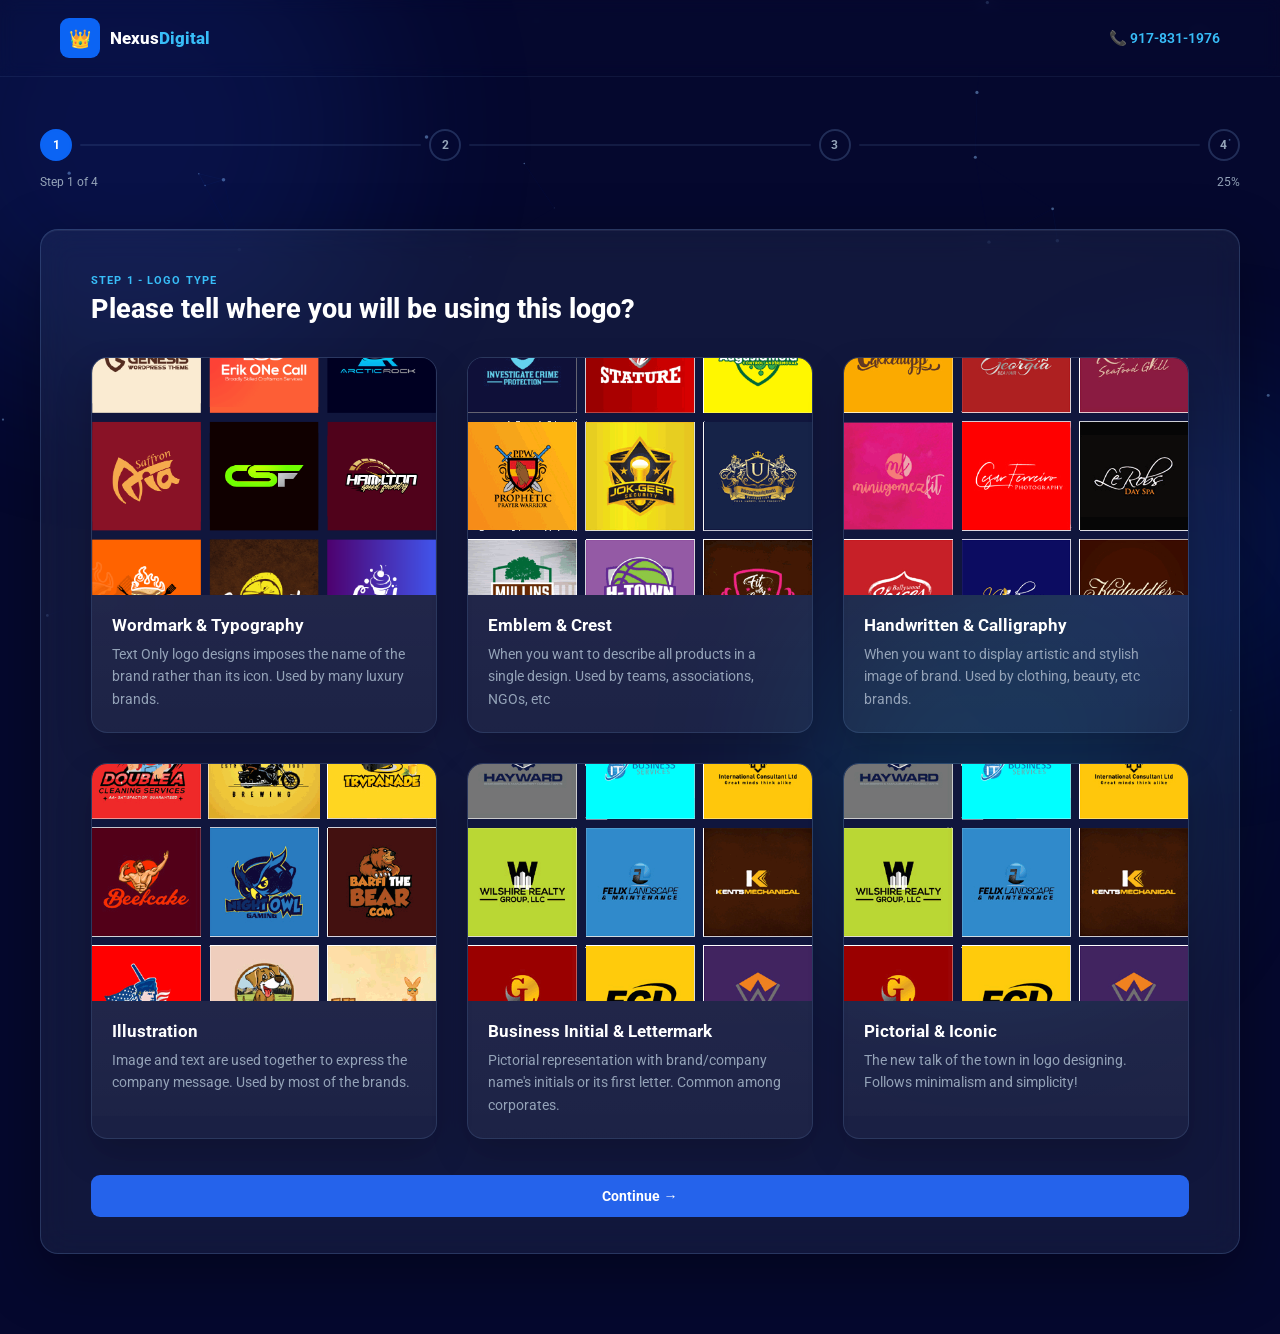
==== commit 1e5b5fcb: "logo engine fixes" ====
--- a/logo-steps.html
+++ b/logo-steps.html
@@ -56,9 +56,9 @@
   /* ── PAGE WRAPPER ── */
   .page {
     position: relative; z-index: 5;
-    max-width: 1220px;
+    max-width: 1500px;
     margin: 0 auto;
-    padding: 52px 32px 80px;
+    padding: 52px 40px 80px;
   }
 
   /* ── PROGRESS ── */
@@ -110,8 +110,8 @@
   .logo-grid {
     display: grid;
     grid-template-columns: repeat(3, minmax(0, 1fr));
-    gap: 26px;
-    margin-bottom: 34px;
+    gap: 30px;
+    margin-bottom: 36px;
   }
   .logo-card {
     background: rgba(255,255,255,0.04);
@@ -132,7 +132,7 @@
   }
   .logo-preview {
     width: 100%;
-    aspect-ratio: 1 / 1.08;
+    aspect-ratio: 16 / 11;
     object-fit: cover;
     display: block;
     background: #10163d;
@@ -217,9 +217,11 @@
   .field input:focus, .field textarea:focus { border-color: var(--accent2); }
   .field input::placeholder, .field textarea::placeholder { color: var(--muted); }
   .field textarea { resize: vertical; min-height: 90px; }
-  .field input.error { border-color: #ef4444; animation: shake 0.35s ease; }
+.field input.error, .selection-error { border-color: #ef4444 !important; animation: shake 0.35s ease; }
 .field .error-msg { font-size: .7rem; color: #ef4444; margin-top: 5px; display: none; }
 .field .error-msg.show { display: block; }
+.step-error-msg { display:none; color:#fca5a5; font-size:.78rem; font-weight:600; margin: 18px 0 0; }
+.step-error-msg.show { display:block; }
 @keyframes shake {
   0%,100% { transform: translateX(0); }
   20%      { transform: translateX(-6px); }
@@ -282,11 +284,14 @@
   .success-message { color: var(--text); font-weight: 600; }
 
 
+  @media(max-width:900px){
+    .logo-grid { grid-template-columns: repeat(2,1fr); gap: 22px; }
+  }
   @media(max-width:700px){
     header { padding: 16px 20px; }
     .page  { padding: 32px 16px 60px; }
     .step-card { padding: 28px 20px 24px; }
-    .logo-grid { grid-template-columns: repeat(2,1fr); gap: 18px; }
+    .logo-grid { gap: 18px; }
     .industry-grid { grid-template-columns: repeat(3,1fr); }
     .services-grid { grid-template-columns: repeat(2,1fr); }
     .step-heading { font-size: 1.2rem; }
@@ -339,8 +344,8 @@
 
     <!-- ── STEP 1: Logo Type ── -->
     <div class="step active" id="step1">
-      <div class="step-eyebrow">Step 1 - Types of the Logo</div>
-      <h2 class="step-heading">Please Select Types of the Logo</h2>
+      <div class="step-eyebrow">Step 1 - Logo Type</div>
+      <h2 class="step-heading">Please tell where you will be using this logo?</h2>
       <div class="logo-grid">
         <div class="logo-card" onclick="selectOne(this,'.logo-card')">
           <img class="logo-preview" src="assets/abstract.png" alt="Wordmark and typography logo examples" />
@@ -386,9 +391,8 @@
         </div>
       </div>
       <div class="nav-row">
-        <button class="btn-next" onclick="goStep(2)">Continue →</button>
-      </div>
-      <div class="skip-row"><button class="skip-btn" onclick="goStep(2)">Skip this &gt;&gt;</button></div>
+        <button class="btn-next" onclick="nextStep(2)">Continue →</button>
+      </div>
     </div>
 
     <!-- ── STEP 2: Industry ── -->
@@ -423,7 +427,7 @@
       </div>
       <div class="nav-row">
         <button class="btn-back" onclick="goStep(1)">← Back</button>
-        <button class="btn-next" onclick="goStep(3)">Continue →</button>
+        <button class="btn-next" onclick="nextStep(3)">Continue →</button>
       </div>
       <div class="skip-row"><button class="skip-btn" onclick="goStep(3)">Skip this &gt;&gt;</button></div>
     </div>
@@ -468,7 +472,7 @@
       </div>
       <div class="nav-row">
         <button class="btn-back" onclick="goStep(2)">← Back</button>
-        <button class="btn-next" onclick="goStep(4)">Continue →</button>
+        <button class="btn-next" onclick="nextStep(4)">Continue →</button>
       </div>
       <div class="skip-row"><button class="skip-btn" onclick="goStep(4)">Skip this &gt;&gt;</button></div>
     </div>
@@ -476,7 +480,7 @@
     <!-- ── STEP 4: Business Info ── -->
     <div class="step" id="step4">
       <div class="step-eyebrow">Step 4 — About You</div>
-      <h2 class="step-heading">Please Tell Us About Your Business</h2>
+      <h2 class="step-heading">Your business / services details?</h2>
       <div class="field">
         <label>Company Name</label>
         <input type="text" id="bizName" placeholder="Company Name"/>
@@ -506,8 +510,8 @@
   <!-- SUCCESS -->
   <div class="success-wrap" id="successWrap">
     <div class="success-icon">OK</div>
-    <h2>You're All Set!</h2>
-    <p class="success-message">Connecting you to the live agent now!</p>
+    <h2>OK, you are all set.</h2>
+    <p class="success-message">Connecting to live chat agent.</p>
     <button class="btn-next" style="max-width:260px;margin:0 auto;" onclick="window.location.href='index.html'">
       Back to Home
     </button>
@@ -564,8 +568,57 @@
   document.querySelectorAll('.step').forEach(s => s.classList.remove('active'));
   document.getElementById('step' + n).classList.add('active');
   cur = n;
+  clearStepSelectionError();
   updateProgress();
   window.scrollTo({top:0, behavior:'smooth'});
+}
+
+function clearStepSelectionError() {
+  document.querySelectorAll('.step-error-msg').forEach(msg => msg.classList.remove('show'));
+  document.querySelectorAll('.selection-error').forEach(el => el.classList.remove('selection-error'));
+}
+
+function showStepSelectionError(stepEl, targetSelector, message) {
+  let msg = stepEl.querySelector('.step-error-msg');
+  if (!msg) {
+    msg = document.createElement('div');
+    msg.className = 'step-error-msg';
+    const nav = stepEl.querySelector('.nav-row');
+    const grid =
+      stepEl.querySelector('.logo-grid') ||
+      stepEl.querySelector('.industry-grid') ||
+      stepEl.querySelector('.services-grid');
+    if (grid) {
+      grid.insertAdjacentElement('afterend', msg);
+    } else {
+      stepEl.insertBefore(msg, nav);
+    }
+  }
+  msg.textContent = message;
+  msg.classList.add('show');
+  stepEl.querySelectorAll(targetSelector).forEach(el => el.classList.add('selection-error'));
+}
+
+function nextStep(targetStep) {
+  const currentStep = document.getElementById('step' + cur);
+  clearStepSelectionError();
+
+  if (cur === 1 && !currentStep.querySelector('.logo-card.selected')) {
+    showStepSelectionError(currentStep, '.logo-card', 'Please select a logo type to continue.');
+    return;
+  }
+
+  if (cur === 2 && !currentStep.querySelector('.ind-item.selected')) {
+    showStepSelectionError(currentStep, '.ind-item', 'Please select an industry or use Skip this.');
+    return;
+  }
+
+  if (cur === 3 && !currentStep.querySelector('.svc-card.selected')) {
+    showStepSelectionError(currentStep, '.svc-card', 'Please select at least one service or use Skip this.');
+    return;
+  }
+
+  goStep(targetStep);
 }
 
 function updateProgress() {
@@ -586,8 +639,12 @@
 function selectOne(el, selector) {
   document.querySelectorAll(selector).forEach(c => c.classList.remove('selected'));
   el.classList.add('selected');
-}
-function toggleSelect(el) { el.classList.toggle('selected'); }
+  clearStepSelectionError();
+}
+function toggleSelect(el) {
+  el.classList.toggle('selected');
+  clearStepSelectionError();
+}
 
 function getBusinessFields() {
   return [
